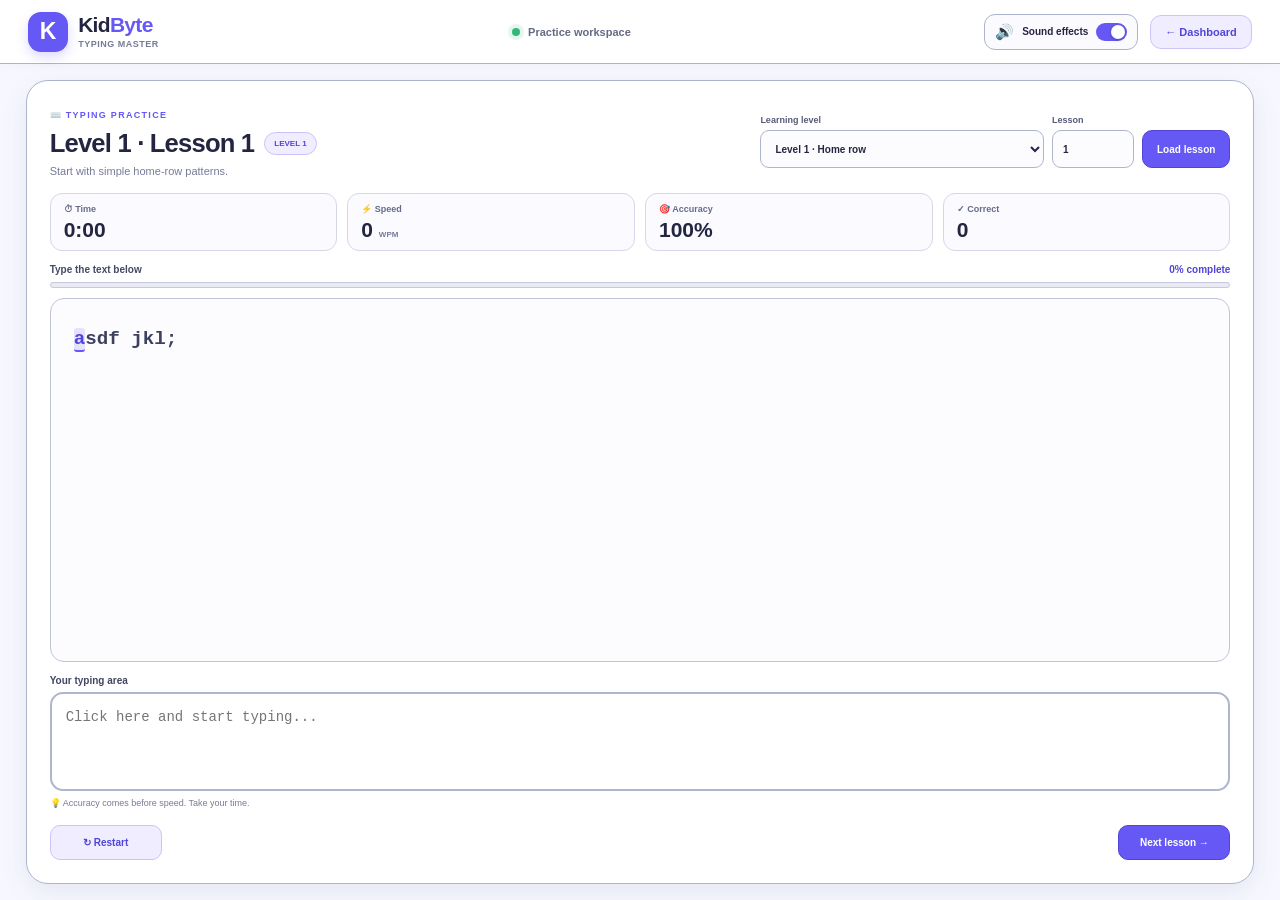
==== typing.html @ 90ca705e "Add files via upload" ====
<!DOCTYPE html>
<html lang="en">
<head>
  <meta charset="UTF-8">
  <meta name="viewport" content="width=device-width, initial-scale=1.0, viewport-fit=cover">
  <meta name="theme-color" content="#F7F8FF">
  <meta name="description" content="KidByte Typing Master — a focused, distraction-free typing practice app.">
  <title>Typing Master | KidByte</title>
  <link rel="stylesheet" href="typing.css">
  <script src="typing.js" defer></script>
</head>
<body>
  <header class="app-topbar">
    <a class="brand" href="../../index.html" aria-label="Return to KidByte home">
      <span class="brand-icon" aria-hidden="true">K</span>
      <span class="brand-copy">
        <span class="brand-name">Kid<span>Byte</span></span>
        <small>Typing Master</small>
      </span>
    </a>

    <div class="topbar-status" aria-label="Typing practice is ready">
      <span class="status-light"></span>
      <span>Practice workspace</span>
    </div>

    <div class="topbar-actions">
      <label class="sound-toggle" for="typingSoundToggle" title="Turn typing sound effects on or off">
        <span class="sound-icon" aria-hidden="true">🔊</span>
        <span class="sound-label">Sound effects</span>
        <input type="checkbox" id="typingSoundToggle" checked>
        <span class="toggle-track" aria-hidden="true"></span>
      </label>
      <a class="back-button" href="../../index.html">← Dashboard</a>
    </div>
  </header>

  <main class="workspace">
    <section class="practice-card" aria-labelledby="currentLessonTitle">
      <div class="practice-top">
        <div class="title-block">
          <span class="eyebrow">⌨️ TYPING PRACTICE</span>
          <div class="title-line">
            <h1 id="currentLessonTitle">Level 1 · Lesson 1</h1>
            <span class="level-badge" id="levelBadge">LEVEL 1</span>
          </div>
          <p id="lessonDescription">Start with simple home-row patterns.</p>
        </div>

        <div class="lesson-controls" aria-label="Choose a typing lesson">
          <label>
            <span>Learning level</span>
            <select id="levelSelect">
              <option value="1">Level 1 · Home row</option>
              <option value="2">Level 2 · Letter practice</option>
              <option value="3">Level 3 · Words</option>
              <option value="4">Level 4 · Sentences</option>
              <option value="5">Level 5 · Punctuation</option>
              <option value="6">Level 6 · Numbers & symbols</option>
              <option value="7">Level 7 · Speed builder</option>
              <option value="8">Level 8 · Paragraphs</option>
              <option value="9">Level 9 · Advanced</option>
              <option value="10">Level 10 · Expert</option>
            </select>
          </label>
          <label class="lesson-number-label">
            <span>Lesson</span>
            <input id="lessonNumber" type="number" min="1" max="100" value="1" inputmode="numeric">
          </label>
          <button id="openLesson" class="button primary open-button" type="button">Load lesson</button>
        </div>
      </div>

      <div class="metrics" aria-label="Live typing results">
        <article class="metric">
          <span class="metric-label">⏱ Time</span>
          <strong id="timer">0:00</strong>
        </article>
        <article class="metric">
          <span class="metric-label">⚡ Speed</span>
          <strong><span id="currentWpm">0</span> <small>WPM</small></strong>
        </article>
        <article class="metric">
          <span class="metric-label">🎯 Accuracy</span>
          <strong id="currentAccuracy">100%</strong>
        </article>
        <article class="metric">
          <span class="metric-label">✓ Correct</span>
          <strong id="correctChars">0</strong>
        </article>
      </div>

      <section class="prompt-area" aria-label="Typing passage">
        <div class="prompt-heading">
          <span>Type the text below</span>
          <span id="progressText">0% complete</span>
        </div>
        <div class="progress-track" role="progressbar" aria-label="Lesson progress" aria-valuemin="0" aria-valuemax="100" aria-valuenow="0" id="progressTrack">
          <div id="progressBar"></div>
        </div>
        <div class="text-display" id="textDisplay" aria-label="Text to type"></div>
      </section>

      <section class="typing-area" aria-label="Typing input">
        <label class="input-label" for="typingInput">Your typing area</label>
        <textarea
          id="typingInput"
          rows="2"
          placeholder="Click here and start typing..."
          spellcheck="false"
          autocapitalize="off"
          autocomplete="off"
          autocorrect="off"
          aria-describedby="typingHint"
        ></textarea>
        <p class="typing-hint" id="typingHint" aria-live="polite">Accuracy comes before speed. Take your time.</p>
      </section>

      <div class="practice-bottom">
        <div class="practice-actions">
          <button class="button secondary" id="restartButton" type="button">↻ Restart</button>
          <button class="button primary next-button" id="nextButton" type="button">Next lesson →</button>
        </div>
        <div class="result-inline" id="resultPanel" hidden aria-live="polite">
          <span class="result-icon" aria-hidden="true">🎉</span>
          <span class="result-copy">
            <strong>Lesson complete!</strong>
            <small id="resultMessage">Great work.</small>
          </span>
          <span class="result-score"><b id="resultWpm">0 WPM</b><small id="resultAccuracy">100%</small></span>
          <button class="result-next" id="resultNextButton" type="button" aria-label="Try another lesson">→</button>
        </div>
      </div>
    </section>
  </main>

  <div id="toast" class="toast" role="status" aria-live="polite"></div>
</body>
</html>
---- typing.css ----
:root {
  --primary: #6558F5;
  --primary-dark: #5145D9;
  --background: #F7F8FF;
  --surface: #FFFFFF;
  --text: #242541;
  --muted: #777B96;
  --border: #C9CDE0;
  --border-strong: #AEB4CC;
  --soft: #F1F2FB;
  --green: #D9F8E7;
  --red: #FFE2EC;
  --radius: 20px;
  --shadow: 0 8px 28px rgba(48, 50, 100, 0.09);
  --topbar-height: 64px;
}

* { box-sizing: border-box; margin: 0; padding: 0; }
html, body { width: 100%; height: 100%; min-width: 320px; overflow: hidden; }
body {
  min-height: 100vh;
  min-height: 100svh;
  background: var(--background);
  color: var(--text);
  font-family: "Trebuchet MS", Arial, sans-serif;
  overscroll-behavior: none;
}
button, input, select, textarea { font: inherit; }
button, a, label { -webkit-tap-highlight-color: transparent; }
button { cursor: pointer; }
button:focus-visible, a:focus-visible, input:focus-visible, select:focus-visible, textarea:focus-visible {
  outline: 3px solid #928BFF;
  outline-offset: 3px;
}

/* Dedicated app header */
.app-topbar {
  height: var(--topbar-height);
  padding: 0 clamp(14px, 2.2vw, 32px);
  display: flex;
  align-items: center;
  justify-content: space-between;
  gap: 16px;
  background: var(--surface);
  border-bottom: 1px solid var(--border-strong);
  box-shadow: 0 2px 8px rgba(48, 50, 100, .035);
  position: relative;
  z-index: 2;
}
.brand { display: flex; align-items: center; gap: 10px; color: var(--text); text-decoration: none; flex: 0 0 auto; }
.brand-icon {
  width: 40px; height: 40px; display: grid; place-items: center;
  color: #fff; background: var(--primary); border-radius: 13px;
  font-size: 23px; font-weight: 900; box-shadow: 0 5px 12px rgba(101, 88, 245, .22);
}
.brand-copy { display: block; }
.brand-name { display: block; font-size: 21px; line-height: 1; font-weight: 900; letter-spacing: -.7px; }
.brand-name span { color: var(--primary); }
.brand-copy small { display: block; margin-top: 4px; color: var(--muted); font-size: 9px; font-weight: 800; letter-spacing: .5px; text-transform: uppercase; }
.topbar-status { display: flex; align-items: center; gap: 8px; color: #646985; font-size: 11px; font-weight: 800; }
.status-light { width: 8px; height: 8px; border-radius: 50%; background: #32B879; box-shadow: 0 0 0 4px rgba(50,184,121,.13); }
.topbar-actions { display: flex; align-items: center; gap: 12px; }
.back-button {
  padding: 10px 14px; border: 1px solid #C9C5F6; border-radius: 11px;
  background: #EFEDFF; color: var(--primary-dark); font-size: 11px; font-weight: 900;
  text-decoration: none; white-space: nowrap; transition: background .18s, border-color .18s;
}
.back-button:hover { background: #E6E2FF; border-color: #A9A2F2; }

/* Sound is the only extra utility retained in the workspace */
.sound-toggle {
  display: inline-flex; align-items: center; gap: 8px; min-height: 36px;
  padding: 6px 10px; border: 1px solid var(--border-strong); border-radius: 11px;
  background: #FAFAFF; color: var(--text); font-size: 10px; font-weight: 900; cursor: pointer;
}
.sound-icon { font-size: 15px; }
.sound-toggle input { position: absolute; opacity: 0; width: 1px; height: 1px; }
.sound-toggle input:focus-visible + .toggle-track { outline: 3px solid #928BFF; outline-offset: 3px; }
.toggle-track { width: 31px; height: 18px; position: relative; border-radius: 20px; background: #BFC3D2; transition: background .18s; flex: 0 0 auto; }
.toggle-track::after { content: ""; position: absolute; left: 2px; top: 2px; width: 14px; height: 14px; border-radius: 50%; background: #fff; box-shadow: 0 1px 3px rgba(0,0,0,.25); transition: transform .18s; }
.sound-toggle input:checked ~ .toggle-track { background: var(--primary); }
.sound-toggle input:checked ~ .toggle-track::after { transform: translateX(13px); }

/* Main app canvas: no document scrolling */
.workspace {
  height: calc(100svh - var(--topbar-height));
  min-height: 0;
  padding: clamp(12px, 1.8vh, 20px) clamp(12px, 2vw, 28px);
  display: flex;
  align-items: stretch;
  justify-content: center;
  overflow: hidden;
}
.practice-card {
  width: min(100%, 1420px);
  min-width: 0;
  min-height: 0;
  height: 100%;
  padding: clamp(15px, 1.8vw, 26px);
  display: grid;
  grid-template-rows: auto auto minmax(120px, 1fr) auto auto;
  gap: clamp(10px, 1.5vh, 17px);
  background: var(--surface);
  border: 1px solid var(--border-strong);
  border-radius: 22px;
  box-shadow: var(--shadow);
  overflow: hidden;
}
.practice-top { display: flex; align-items: center; justify-content: space-between; gap: 22px; min-width: 0; }
.title-block { min-width: 0; }
.eyebrow { color: var(--primary); font-size: 9px; letter-spacing: 1.3px; font-weight: 900; }
.title-line { display: flex; align-items: center; flex-wrap: wrap; gap: 10px; margin-top: 6px; }
.title-line h1 { font-size: clamp(20px, 2vw, 27px); letter-spacing: -.8px; line-height: 1.2; }
.title-block p { margin-top: 5px; color: var(--muted); font-size: 11px; line-height: 1.4; }
.level-badge { padding: 6px 9px; border: 1px solid #C9C3FA; border-radius: 30px; background: #EFEDFF; color: var(--primary-dark); font-size: 8px; font-weight: 900; white-space: nowrap; }
.lesson-controls { display: grid; grid-template-columns: minmax(180px, 1fr) 82px auto; align-items: end; gap: 8px; flex: 0 1 470px; min-width: 0; }
.lesson-controls label { display: flex; min-width: 0; flex-direction: column; gap: 5px; color: #555A77; font-size: 9px; font-weight: 900; }
.lesson-controls select, .lesson-controls input {
  width: 100%; min-width: 0; height: 38px; padding: 0 10px;
  border: 1px solid var(--border-strong); border-radius: 9px;
  background: #FCFCFF; color: var(--text); font-size: 10px; font-weight: 700;
}
.lesson-controls select:focus, .lesson-controls input:focus { border-color: var(--primary); outline: 0; box-shadow: 0 0 0 3px rgba(101,88,245,.10); }
.button { border: 1px solid transparent; border-radius: 10px; padding: 11px 15px; font-size: 10px; font-weight: 900; transition: background .16s, border-color .16s, transform .16s; white-space: nowrap; }
.button:hover { transform: translateY(-1px); }
.button:active { transform: translateY(0); }
.button.primary { background: var(--primary); color: #fff; border-color: var(--primary-dark); }
.button.primary:hover { background: var(--primary-dark); }
.button.secondary { background: #EFEDFF; color: var(--primary-dark); border-color: #C9C5F6; }
.button.secondary:hover { background: #E5E1FF; }
.button:disabled { opacity: .48; cursor: not-allowed; transform: none; }
.open-button { height: 38px; padding: 0 14px; }

/* Live stats */
.metrics { display: grid; grid-template-columns: repeat(4, minmax(0,1fr)); gap: 10px; }
.metric { min-width: 0; padding: 10px 13px; border: 1px solid #D4D7E6; border-radius: 12px; background: #FAFAFF; }
.metric-label { display: block; margin-bottom: 5px; color: #666B87; font-size: 9px; font-weight: 800; }
.metric strong { display: block; font-size: clamp(17px, 1.7vw, 21px); line-height: 1; font-weight: 900; }
.metric strong small { color: var(--muted); font-size: 8px; font-weight: 800; }

/* Prompt panel */
.prompt-area { display: flex; flex-direction: column; min-height: 0; }
.prompt-heading { display: flex; justify-content: space-between; align-items: center; gap: 12px; margin-bottom: 7px; color: #444965; font-size: 10px; font-weight: 900; }
#progressText { color: var(--primary-dark); font-variant-numeric: tabular-nums; }
.progress-track { height: 6px; flex: 0 0 6px; margin-bottom: 10px; overflow: hidden; border: 1px solid #C5C9DD; border-radius: 9px; background: #E9EAF4; }
#progressBar { height: 100%; width: 0; border-radius: inherit; background: linear-gradient(90deg, #6558F5, #9A8FFF); transition: width .12s linear; }
.text-display {
  flex: 1 1 auto; min-height: 0; overflow: auto; overscroll-behavior: contain;
  padding: clamp(15px, 1.8vw, 24px); border: 1px solid #BFC4D9; border-radius: 14px;
  background: #FCFCFF; color: #3D415F;
  font: 600 clamp(16px, 1.5vw, 21px)/1.85 Consolas, "Courier New", monospace;
  white-space: pre-wrap; overflow-wrap: anywhere; scrollbar-color: #B5B9D0 #F0F1F8; scrollbar-width: thin;
}
.text-display .correct { color: #146F49; background: #D9F8E7; border-radius: 3px; }
.text-display .incorrect { color: #A41D44; background: #FFE2EC; border-radius: 3px; text-decoration: underline; }
.text-display .current { color: var(--primary-dark); background: #E5E1FF; border-bottom: 2px solid var(--primary); border-radius: 3px; }

/* Typing field */
.typing-area { display: flex; flex-direction: column; gap: 6px; min-height: 0; }
.input-label { color: #414661; font-size: 10px; font-weight: 900; }
#typingInput {
  display: block; width: 100%; height: clamp(72px, 11vh, 105px); min-height: 62px; max-height: 110px;
  resize: none; padding: 12px 14px; border: 2px solid #AEB5CE; border-radius: 13px;
  background: #fff; color: var(--text); font: 500 14px/1.65 Consolas, "Courier New", monospace;
  transition: border-color .18s, box-shadow .18s;
}
#typingInput:hover { border-color: #8E96B5; }
#typingInput:focus { border-color: var(--primary); box-shadow: 0 0 0 3px rgba(101,88,245,.11); outline: 0; }
#typingInput:disabled { background: #F1F2F8; color: var(--muted); border-color: #C7CBD9; }
.typing-hint { min-height: 14px; color: var(--muted); font-size: 9px; line-height: 1.4; }
.practice-bottom { display: flex; flex-direction: column; gap: 8px; min-width: 0; }
.practice-actions { display: flex; justify-content: space-between; align-items: center; gap: 10px; }
.practice-actions .button { min-width: 112px; }
.next-button { margin-left: auto; }
.result-inline { min-width: 0; display: flex; align-items: center; gap: 10px; padding: 8px 11px; border: 1px solid #9CCFB0; border-radius: 12px; background: #F1FFF6; }
.result-icon { font-size: 20px; }
.result-copy { min-width: 0; display: flex; flex-direction: column; gap: 2px; flex: 1; }
.result-copy strong { font-size: 10px; }
.result-copy small, .result-score small { color: var(--muted); font-size: 9px; }
.result-score { display: flex; flex-direction: column; text-align: right; gap: 2px; }
.result-score b { font-size: 10px; }
.result-next { width: 30px; height: 30px; border: 1px solid var(--primary-dark); border-radius: 9px; background: var(--primary); color: #fff; font-size: 18px; }

.toast {
  position: fixed; left: 50%; bottom: 16px; z-index: 100;
  max-width: calc(100vw - 28px); padding: 10px 15px; border: 1px solid #676A85;
  border-radius: 11px; background: #242541; color: #fff; font-size: 11px; text-align: center;
  opacity: 0; pointer-events: none; transform: translate(-50%, 10px); transition: opacity .18s, transform .18s;
}
.toast.show { opacity: 1; transform: translate(-50%, 0); }
[hidden] { display: none !important; }

/* Smaller laptop heights: keep the app canvas fixed and tighten the workspace. */
@media (min-width: 761px) and (max-height: 720px) {
  :root { --topbar-height: 56px; }
  .brand-icon { width: 36px; height: 36px; }
  .workspace { padding-top: 9px; padding-bottom: 9px; }
  .practice-card { padding: 13px 18px; gap: 9px; }
  .metric { padding: 7px 11px; }
  .text-display { padding: 12px 17px; line-height: 1.65; }
  #typingInput { height: 66px; min-height: 58px; }
  .typing-hint { min-height: 11px; }
}

/* Tablet: keep a fixed app window; the prompt itself scrolls if a passage is long. */
@media (max-width: 980px) {
  :root { --topbar-height: 58px; }
  .workspace { padding: 11px; }
  .practice-card { padding: 15px; gap: 11px; }
  .practice-top { align-items: flex-start; }
  .lesson-controls { flex-basis: 430px; grid-template-columns: minmax(145px,1fr) 72px auto; }
  .title-line h1 { font-size: 21px; }
}

@media (max-width: 700px) {
  :root { --topbar-height: 54px; }
  .app-topbar { padding: 0 10px; gap: 8px; }
  .brand { gap: 7px; }
  .brand-icon { width: 34px; height: 34px; border-radius: 10px; font-size: 20px; }
  .brand-name { font-size: 18px; }
  .brand-copy small { font-size: 8px; margin-top: 3px; }
  .topbar-status { display: none; }
  .topbar-actions { gap: 6px; }
  .sound-toggle { min-height: 32px; gap: 5px; padding: 5px 7px; }
  .sound-label { display: none; }
  .sound-icon { font-size: 14px; }
  .toggle-track { width: 27px; height: 16px; }
  .toggle-track::after { width: 12px; height: 12px; }
  .sound-toggle input:checked ~ .toggle-track::after { transform: translateX(11px); }
  .back-button { padding: 8px 9px; font-size: 9px; }
  .workspace { padding: 8px; }
  .practice-card { padding: 11px; border-radius: 15px; gap: 8px; grid-template-rows: auto auto minmax(95px,1fr) auto auto; }
  .practice-top { display: grid; grid-template-columns: 1fr; gap: 8px; }
  .title-line { margin-top: 4px; }
  .title-line h1 { font-size: 18px; }
  .title-block p { margin-top: 3px; font-size: 9px; }
  .eyebrow { font-size: 8px; }
  .level-badge { padding: 5px 7px; font-size: 7px; }
  .lesson-controls { width: 100%; flex: none; grid-template-columns: minmax(0,1fr) 65px auto; gap: 6px; }
  .lesson-controls label { gap: 3px; font-size: 8px; }
  .lesson-controls select, .lesson-controls input { height: 32px; padding: 0 7px; border-radius: 8px; font-size: 9px; }
  .open-button { height: 32px; padding: 0 9px; font-size: 9px; }
  .metrics { gap: 5px; }
  .metric { padding: 7px 6px; border-radius: 9px; }
  .metric-label { margin-bottom: 4px; font-size: 7px; }
  .metric strong { font-size: 15px; }
  .metric strong small { font-size: 7px; }
  .prompt-heading { margin-bottom: 5px; font-size: 9px; }
  .progress-track { height: 5px; flex-basis: 5px; margin-bottom: 7px; }
  .text-display { padding: 11px; border-radius: 10px; font-size: 14px; line-height: 1.7; }
  .input-label { font-size: 9px; }
  #typingInput { height: clamp(59px, 10vh, 82px); min-height: 54px; padding: 9px 10px; border-radius: 10px; font-size: 12px; }
  .typing-hint { font-size: 8px; min-height: 10px; }
  .practice-actions .button { min-width: 0; padding: 9px 12px; font-size: 9px; }
  .result-inline { gap: 7px; padding: 7px 8px; }
  .result-copy strong, .result-score b { font-size: 9px; }
  .result-copy small, .result-score small { font-size: 8px; }
}

/* Compact phones and short phone viewports. */
@media (max-width: 380px) {
  .brand-name { font-size: 16px; }
  .brand-copy small { font-size: 7px; }
  .back-button { padding: 7px 7px; font-size: 8px; }
  .practice-card { padding: 9px; gap: 7px; }
  .lesson-controls { grid-template-columns: minmax(0,1fr) 58px auto; gap: 4px; }
  .lesson-controls select, .lesson-controls input { padding: 0 4px; font-size: 8px; }
  .metric { padding: 6px 4px; }
  .metric-label { font-size: 6px; }
  .metric strong { font-size: 13px; }
  .text-display { font-size: 12px; }
}

@media (max-height: 650px) {
  :root { --topbar-height: 50px; }
  .app-topbar { padding-left: 10px; padding-right: 10px; }
  .brand-icon { width: 32px; height: 32px; }
  .workspace { padding-top: 5px; padding-bottom: 5px; }
  .practice-card { padding-top: 9px; padding-bottom: 9px; gap: 6px; }
  .title-block p { display: none; }
  .metrics { gap: 5px; }
  .metric { padding: 5px 8px; }
  .text-display { padding: 8px 11px; line-height: 1.5; }
  #typingInput { height: 58px; min-height: 48px; }
  .typing-hint { display: none; }
}

@media (prefers-reduced-motion: reduce) {
  *, *::before, *::after { scroll-behavior: auto !important; transition-duration: .01ms !important; animation-duration: .01ms !important; }
}
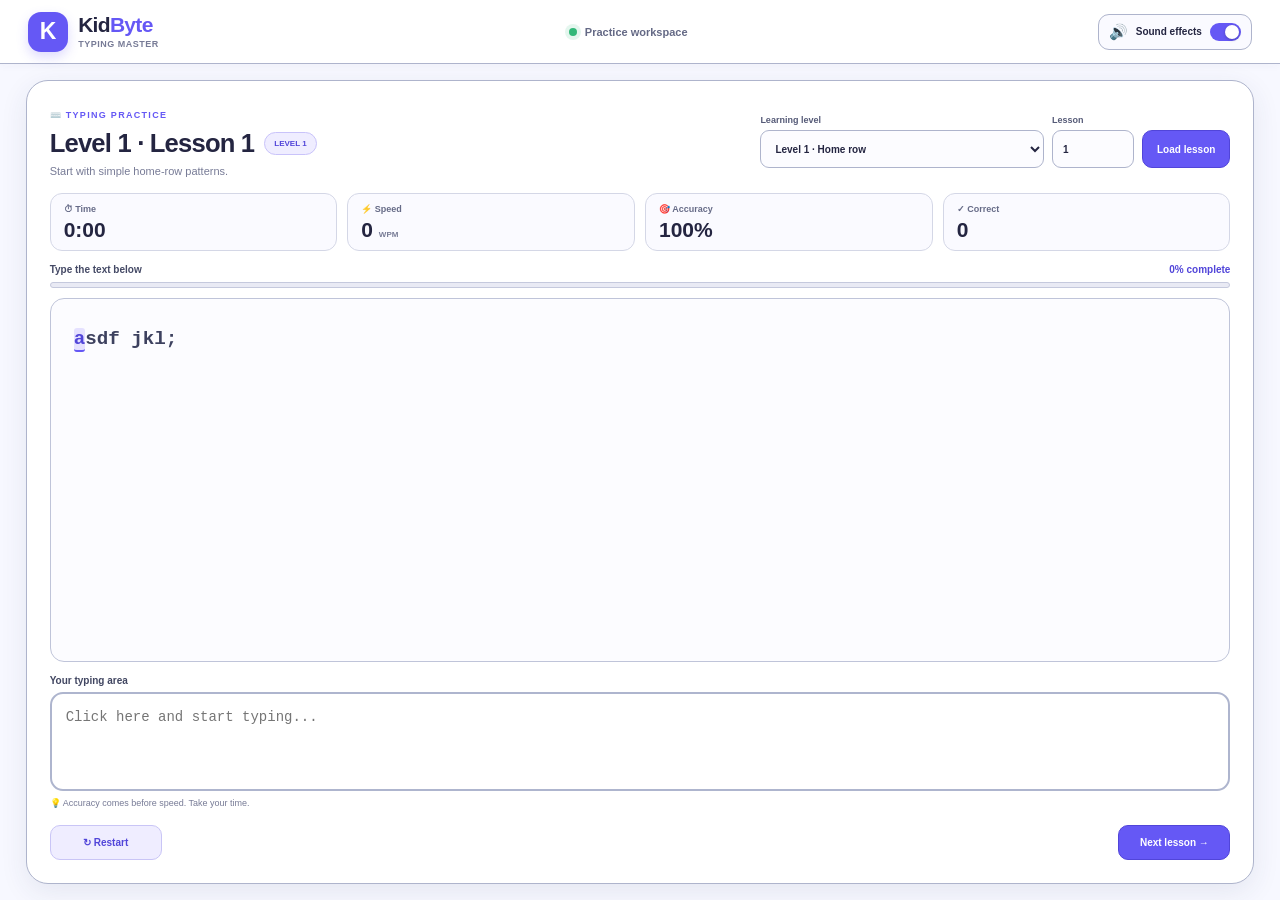
==== commit c19a4d5f: "Update typing.html" ====
--- a/typing.html
+++ b/typing.html
@@ -11,7 +11,7 @@
 </head>
 <body>
   <header class="app-topbar">
-    <a class="brand" href="../../index.html" aria-label="Return to KidByte home">
+    <a class="brand" href="index.html" aria-label="Return to KidByte home">
       <span class="brand-icon" aria-hidden="true">K</span>
       <span class="brand-copy">
         <span class="brand-name">Kid<span>Byte</span></span>
@@ -31,7 +31,7 @@
         <input type="checkbox" id="typingSoundToggle" checked>
         <span class="toggle-track" aria-hidden="true"></span>
       </label>
-      <a class="back-button" href="../../index.html">← Dashboard</a>
+      
     </div>
   </header>
 
